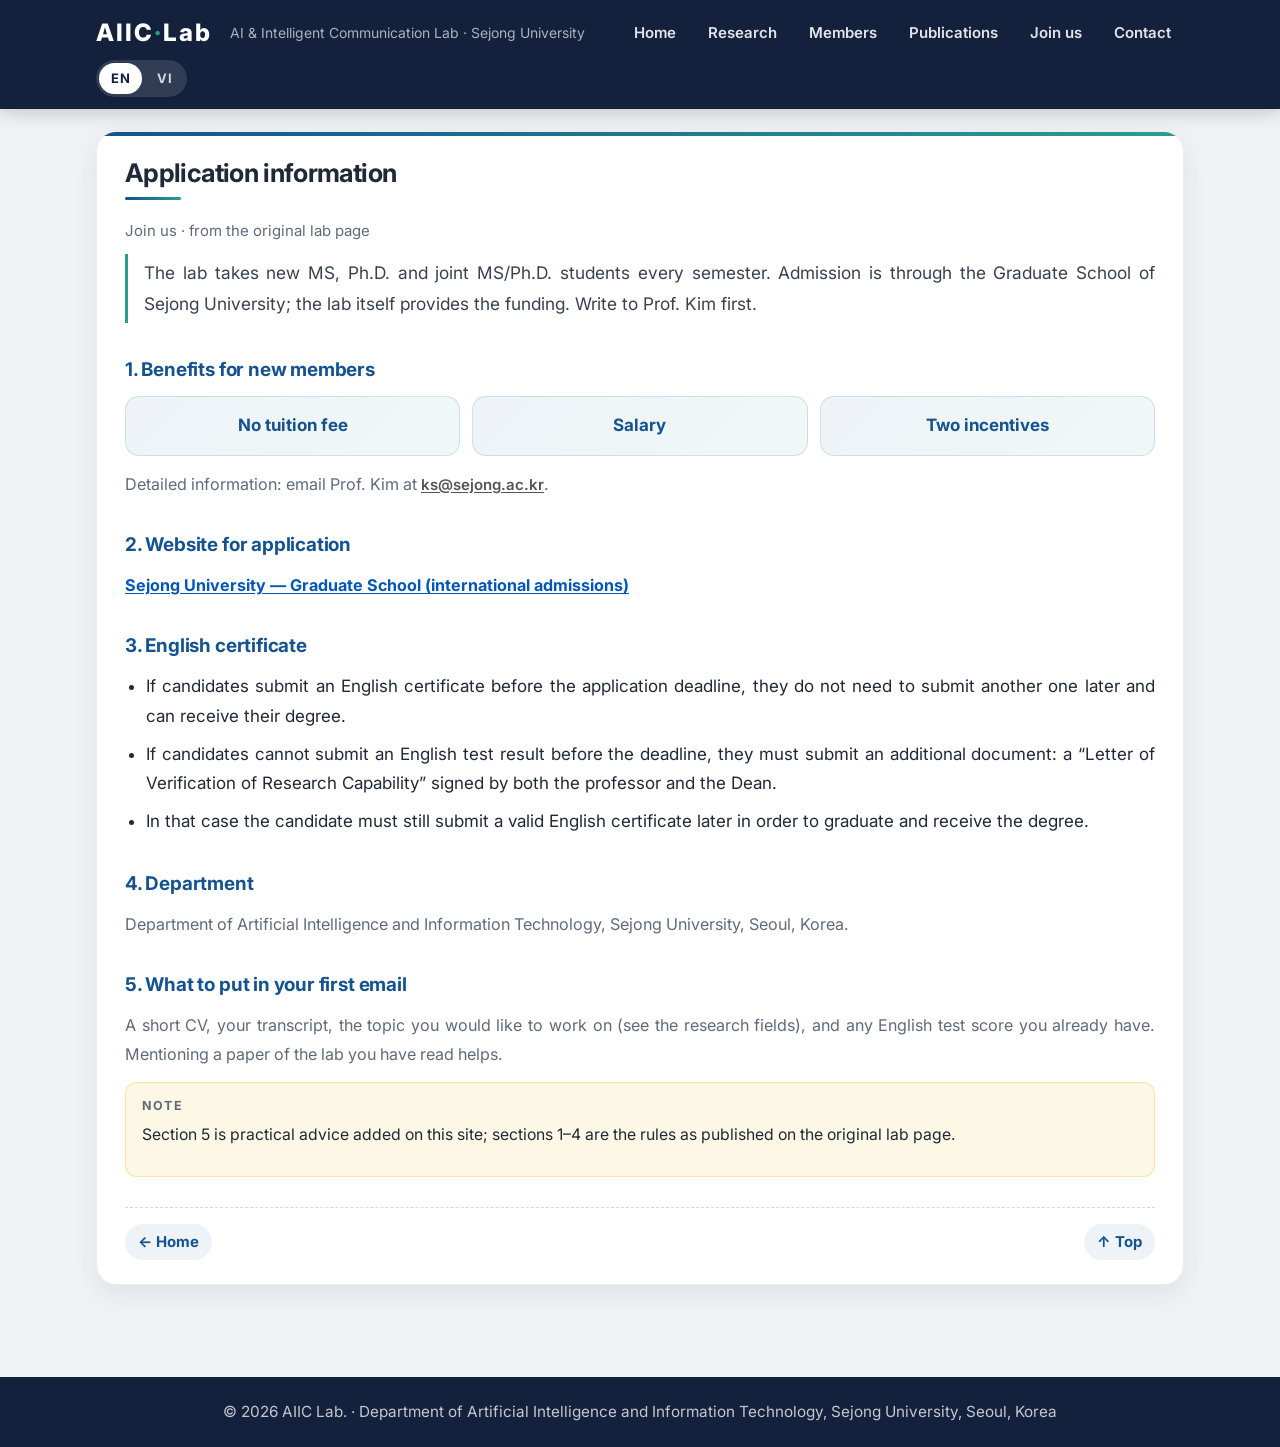
==== pages/application.html @ b64e71e8 "frk:update" ====
<!DOCTYPE html>
<html lang="en" data-lang="en"
      data-title-en="Application information — AIIC Lab"
      data-title-vi="Thông tin tuyển sinh — AIIC Lab">
<head>
<meta charset="utf-8"/>
<meta name="viewport" content="width=device-width, initial-scale=1.0"/>
<title>Application information — AIIC Lab</title>
<meta name="description" content="How to join the AIIC Lab at Sejong University: benefits, application website, English certificate rules."/>
<link rel="preconnect" href="https://fonts.googleapis.com"/>
<link rel="preconnect" href="https://fonts.gstatic.com" crossorigin/>
<link href="https://fonts.googleapis.com/css2?family=Inter:ital,wght@0,400;0,600;0,700;0,800;1,400&amp;display=swap" rel="stylesheet"/>
<style>
:root{
  --accent:  #14538f;   /* chip blue */
  --accent2: #2a9d8f;   /* teal */
  --text:    #1f2937;
  --muted:   #5f6b7a;
  --border:  #e6e6e6;
  --shadow:  0 10px 28px rgba(36,49,66,.08);
  --radius:  20px;
  --max-w:   min(1100px, calc(100vw - 44px));
}
*{ box-sizing:border-box; }
html{ scroll-behavior:smooth; scroll-padding-top:92px; }
body{
  margin:0; background:#f0f2f5;
  font-family:"Inter",Arial,sans-serif; font-size:17px; line-height:1.75;
  color:var(--text); -webkit-font-smoothing:antialiased;
}

/* ===== Bilingual: only the selected language is shown ===== */
html[data-lang="vi"] [lang="en"]{ display:none; }
html[data-lang="en"] [lang="vi"]{ display:none; }

/* ===== Header ===== */
header{ position:sticky; top:0; z-index:100; background:#14213d; color:#fff; box-shadow:0 4px 18px rgba(0,0,0,.18); }
.header-inner{ max-width:var(--max-w); margin:0 auto; padding:12px 6px; display:flex; flex-wrap:wrap; align-items:center; gap:6px 18px; }
.site-title{ font-size:24px; font-weight:800; letter-spacing:2px; }
.site-title a{ color:#fff; text-decoration:none; }
.site-title .dot{ color:var(--accent2); }
.site-tag{ font-size:.82em; color:rgba(255,255,255,.65); font-weight:400; margin-right:auto; }
nav ul{ list-style:none; display:flex; flex-wrap:wrap; gap:2px 6px; margin:0; padding:0; }
nav a{ display:block; color:rgba(255,255,255,.88); text-decoration:none; font-size:15px; font-weight:600; padding:7px 13px; border-radius:999px; transition:background .15s; }
nav a:hover{ background:rgba(255,255,255,.12); }
.lang-switch{ display:flex; gap:3px; background:rgba(255,255,255,.12); padding:3px; border-radius:999px; flex:0 0 auto; }
.lang-btn{ border:0; background:transparent; color:rgba(255,255,255,.8); font:inherit; font-size:13px; font-weight:700; letter-spacing:.04em; padding:4px 12px; border-radius:999px; cursor:pointer; transition:background .15s,color .15s; }
.lang-btn:hover{ color:#fff; }
.lang-btn[aria-pressed="true"]{ background:#fff; color:#14213d; }
@media(max-width:640px){ .site-title{ font-size:19px; letter-spacing:1px; } .site-tag{ display:none; } nav a{ font-size:14px; padding:6px 10px; } }

/* ===== Page container ===== */
main{ max-width:var(--max-w); margin:0 auto; padding:0 6px 40px; }

/* ===== Hero ===== */
.hero{ background:#fff; border-radius:var(--radius); margin:26px auto 22px; padding:28px 30px; box-shadow:var(--shadow); border:1px solid rgba(230,230,230,.7); display:flex; gap:26px; align-items:center; flex-wrap:wrap; position:relative; overflow:hidden; }
.hero::before{ content:""; position:absolute; inset:0 0 auto 0; height:4px; background:linear-gradient(90deg,var(--accent),var(--accent2)); }
.avatar{ flex:0 0 auto; width:108px; height:108px; border-radius:50%; background:linear-gradient(135deg,var(--accent),var(--accent2)); color:#fff; display:flex; align-items:center; justify-content:center; font-size:30px; font-weight:800; letter-spacing:1px; box-shadow:0 8px 24px rgba(20,83,143,.35); }
.hero h1{ font-size:clamp(1.4rem,3vw,2rem); margin:0 0 8px; letter-spacing:-.02em; }
.hero p{ margin:0 0 10px; color:var(--muted); max-width:70ch; }
.hero-chips{ display:flex; flex-wrap:wrap; gap:8px; margin-top:4px; }
.chip{ font-size:.8em; font-weight:700; color:var(--accent); background:rgba(20,83,143,.08); border:1px solid rgba(20,83,143,.18); padding:4px 12px; border-radius:999px; }

/* ===== TOC ===== */
.toc-wrap{ background:#eef1f7; border-radius:var(--radius); padding:22px 26px 26px; margin:20px auto 26px; box-shadow:0 12px 32px rgba(20,33,61,.10); }
.toc-wrap h2{ font-size:clamp(1.3rem,2vw,1.6rem); color:#374151; margin:0 0 14px; letter-spacing:-.02em; }
.toc-wrap ul{ display:grid; grid-template-columns:repeat(2,1fr); gap:10px 20px; list-style:none; padding:0; margin:0; }
@media(max-width:640px){ .toc-wrap ul{ grid-template-columns:1fr; } }
.toc-wrap a{ display:block; color:var(--accent); text-decoration:none; padding:10px 14px; border-radius:13px; background:rgba(255,255,255,.70); border:1px solid rgba(55,65,81,.12); font-size:1rem; font-weight:700; transition:transform .15s,background .15s; }
.toc-wrap a:hover{ transform:translateY(-2px); background:rgba(255,255,255,.95); }

/* ===== Section cards ===== */
.entry, article{ background:#fff; border-radius:var(--radius); padding:24px 28px; margin:22px auto; box-shadow:var(--shadow); border:1px solid rgba(230,230,230,.7); position:relative; overflow:hidden; }
.entry::before, article::before{ content:""; position:absolute; inset:0 0 auto 0; height:4px; background:linear-gradient(90deg,var(--accent),var(--accent2)); }
.entry h2, article h1{ font-size:clamp(1.2rem,2vw,1.6rem); color:var(--text); margin:0 0 18px; letter-spacing:-.025em; line-height:1.3; }
.entry h2::after, article h1::after{ content:""; display:block; width:56px; height:3px; margin-top:8px; border-radius:999px; background:linear-gradient(90deg,var(--accent),var(--accent2)); }
.entry > p, article > p{ color:var(--muted); font-size:.95em; margin:0 0 16px; }
article h2{ font-size:1.18rem; color:var(--accent); margin:30px 0 10px; letter-spacing:-.01em; }
article h3{ font-size:1rem; margin:20px 0 6px; color:var(--text); }
article p{ margin:0 0 14px; }
article ul, article ol{ margin:0 0 14px; padding-left:1.3rem; }
article li{ margin-bottom:8px; }
.meta{ color:var(--muted); font-size:.88em; margin-bottom:10px; }
.lede{ font-size:1.02em; color:#374151; border-left:3px solid var(--accent2); padding:4px 0 4px 16px; margin:0 0 24px; }

/* ===== Topic / member cards ===== */
.card-grid{ display:grid; grid-template-columns:repeat(auto-fit,minmax(260px,1fr)); gap:14px; margin:4px 0 6px; }
.card{ background:rgba(250,250,252,.9); border:1px solid rgba(31,41,55,.07); border-radius:14px; padding:14px 16px; box-shadow:0 3px 10px rgba(36,49,66,.05); display:flex; flex-direction:column; gap:6px; }
.card h3{ margin:0; font-size:1.02rem; line-height:1.4; color:var(--text); }
.card p{ margin:0; font-size:.91em; color:var(--muted); line-height:1.6; }
.card ul{ margin:2px 0 0; padding-left:1.2rem; font-size:.91em; color:var(--muted); }
.card li{ margin-bottom:3px; }
.card .links{ margin-top:auto; padding-top:6px; display:flex; flex-wrap:wrap; gap:6px 14px; font-size:.9em; }
.person{ display:flex; gap:14px; align-items:flex-start; }
.person .avatar{ width:64px; height:64px; font-size:20px; box-shadow:0 4px 12px rgba(20,83,143,.3); }
.person .who{ flex:1; min-width:0; }
.person .role{ font-size:.82em; font-weight:700; color:var(--accent2); text-transform:uppercase; letter-spacing:.06em; }
.cv{ list-style:none; padding:0; margin:6px 0 0; font-size:.9em; color:var(--muted); }
.cv li{ margin-bottom:2px; padding-left:0; }
.cv .k{ color:var(--text); font-weight:600; }
.badge{ font-size:.78em; font-weight:700; color:#0f5132; background:rgba(25,135,84,.12); border:1px solid rgba(25,135,84,.3); padding:2px 10px; border-radius:999px; }

/* ===== Links ===== */
.link-html{ color:#0057b7; font-weight:700; text-decoration:underline; text-underline-offset:2px; }
.link-html:hover{ color:#003d8f; }
.link-ext{ color:#555; font-size:.93em; font-weight:600; text-decoration:underline; text-underline-offset:2px; }
.link-ext:hover{ color:var(--text); }

/* ===== Publications ===== */
.pub-year{ font-size:1rem; color:var(--accent); margin:22px 0 8px; padding-bottom:4px; border-bottom:1px dashed rgba(31,41,55,.18); }
.pub-list{ list-style:none; padding:0; margin:0; }
.pub-list li{ padding:8px 12px 8px 60px; margin-bottom:6px; position:relative; background:rgba(250,250,252,.9); border:1px solid rgba(31,41,55,.07); border-radius:12px; font-size:.93em; line-height:1.6; }
.pub-list .n{ position:absolute; left:12px; top:8px; width:42px; color:var(--accent); font-weight:700; font-variant-numeric:tabular-nums; }
.pub-list .t{ font-weight:600; color:var(--text); }
.pub-list .pi{ color:var(--text); font-weight:600; }
.pub-stats{ display:flex; flex-wrap:wrap; gap:10px; margin:0 0 14px; }
.stat{ background:rgba(20,83,143,.06); border:1px solid rgba(20,83,143,.15); border-radius:14px; padding:10px 18px; min-width:150px; }
.stat b{ display:block; font-size:1.5rem; color:var(--accent); line-height:1.2; }
.stat span{ font-size:.85em; color:var(--muted); }

/* ===== Callouts ===== */
.note{ background:rgba(234,179,8,.1); border:1px solid rgba(234,179,8,.3); padding:13px 16px; border-radius:12px; margin:12px 0; font-size:.93em; line-height:1.65; }
.note h3{ margin:0 0 6px; font-size:.78rem; text-transform:uppercase; letter-spacing:.1em; color:var(--muted); }
.figure-note{ background:rgba(20,83,143,.05); border:1px dashed rgba(20,83,143,.3); border-radius:12px; padding:10px 14px; margin:10px 0 16px; font-size:.9em; color:var(--muted); }
.benefits{ display:grid; grid-template-columns:repeat(auto-fit,minmax(180px,1fr)); gap:12px; margin:8px 0 14px; }
.benefit{ background:linear-gradient(135deg, rgba(20,83,143,.07), rgba(42,157,143,.07)); border:1px solid rgba(20,83,143,.15); border-radius:14px; padding:14px 16px; text-align:center; font-weight:700; color:var(--accent); }
.tbl-wrap{ overflow-x:auto; margin:8px 0 16px; }
table{ border-collapse:collapse; width:100%; font-size:.92em; }
th,td{ border:1px solid var(--border); padding:7px 10px; text-align:left; vertical-align:top; }
th{ background:#eef1f7; }

/* ===== Back / footer nav ===== */
.back-to-toc{ margin-top:1.1rem; padding-top:.9rem; border-top:1px dashed rgba(31,41,55,.18); text-align:right; }
.back-to-toc a, .footer-nav a{ display:inline-block; color:var(--accent); font-weight:700; font-size:.88em; text-decoration:none; padding:5px 13px; background:rgba(20,83,143,.07); border-radius:999px; transition:background .15s; }
.back-to-toc a:hover, .footer-nav a:hover{ background:rgba(20,83,143,.14); }
.footer-nav{ margin-top:30px; padding-top:16px; border-top:1px dashed rgba(31,41,55,.18); display:flex; justify-content:space-between; flex-wrap:wrap; gap:10px; }
footer{ background:#14213d; color:rgba(255,255,255,.75); text-align:center; padding:22px 16px; font-size:.9em; margin-top:30px; }
footer a{ color:#8fd3cb; text-decoration:none; font-weight:600; }
footer a:hover{ text-decoration:underline; }
/* ==== house-format v1 — bilingual-personal-site skill, scripts/house-format.css. Prose is justified on every page.
     Do not edit this block in a page: edit the skill's copy, re-run apply_format.py; check_site.py fails a page whose
     block differs. ==== */
main p, main li, main blockquote, main dd, main .art-desc, main .art-quote{ text-align:justify; text-justify:inter-word; hyphens:auto; }
main .refs li, main .art-links li, main .songlist li, main .toc-wrap li, main .listen p, main .pair li, main .result li, main table p, main table li{ text-align:left; hyphens:manual; }
main .poem-credit, main .video-cap, main figcaption p, main figcaption li{ text-align:center; hyphens:manual; }
main code, main pre, main kbd, main samp, main a{ hyphens:manual; }
/* ==== /house-format ==== */
</style>
</head>
<body>

<header>
  <div class="header-inner">
    <div class="site-title"><a href="../index.html">AIIC<span class="dot">·</span>Lab</a></div>
    <div class="site-tag">
      <span lang="en">AI &amp; Intelligent Communication Lab · Sejong University</span>
      <span lang="vi">Phòng thí nghiệm AI &amp; Truyền thông thông minh · Đại học Sejong</span>
    </div>
    <nav>
      <ul>
        <li><a href="../index.html"><span lang="en">Home</span><span lang="vi">Trang chủ</span></a></li>
        <li><a href="../index.html#research"><span lang="en">Research</span><span lang="vi">Nghiên cứu</span></a></li>
        <li><a href="../index.html#members"><span lang="en">Members</span><span lang="vi">Thành viên</span></a></li>
        <li><a href="../index.html#publications"><span lang="en">Publications</span><span lang="vi">Công bố</span></a></li>
        <li><a href="../index.html#join"><span lang="en">Join us</span><span lang="vi">Tuyển sinh</span></a></li>
        <li><a href="../index.html#contact"><span lang="en">Contact</span><span lang="vi">Liên hệ</span></a></li>
      </ul>
    </nav>
    <div class="lang-switch" role="group" aria-label="Language / Ngôn ngữ">
      <button type="button" class="lang-btn" data-lang="en" aria-pressed="true">EN</button>
      <button type="button" class="lang-btn" data-lang="vi" aria-pressed="false">VI</button>
    </div>
  </div>
</header>

<main id="top">
<article>
<h1><span lang="en">Application information</span><span lang="vi">Thông tin tuyển sinh</span></h1>
<div class="meta"><span lang="en">Join us · from the original lab page</span><span lang="vi">Tuyển sinh · theo trang gốc của lab</span></div>

<p class="lede" lang="en">The lab takes new MS, Ph.D. and joint MS/Ph.D. students every semester. Admission is through the Graduate School of Sejong University; the lab itself provides the funding. Write to Prof. Kim first.</p>
<p class="lede" lang="vi">Lab nhận học viên thạc sĩ, nghiên cứu sinh và học viên MS/Ph.D. liên thông mỗi học kỳ. Tuyển sinh qua Trường Sau đại học của Đại học Sejong; kinh phí do lab cấp. Hãy viết thư cho GS. Kim trước.</p>

<h2><span lang="en">1. Benefits for new members</span><span lang="vi">1. Quyền lợi cho thành viên mới</span></h2>
<div class="benefits">
  <div class="benefit"><span lang="en">No tuition fee</span><span lang="vi">Miễn học phí</span></div>
  <div class="benefit"><span lang="en">Salary</span><span lang="vi">Có lương</span></div>
  <div class="benefit"><span lang="en">Two incentives</span><span lang="vi">Hai khoản thưởng</span></div>
</div>
<p><span lang="en">Detailed information: email Prof. Kim at</span><span lang="vi">Thông tin chi tiết: email cho GS. Kim tại</span> <a class="link-ext" href="mailto:ks@sejong.ac.kr">ks@sejong.ac.kr</a>.</p>

<h2><span lang="en">2. Website for application</span><span lang="vi">2. Trang nộp hồ sơ</span></h2>
<p><a class="link-html" href="https://en.sejong.ac.kr/eng/academics/en_Graduate_School_of_General_Studies.do" target="_blank" rel="noopener"><span lang="en">Sejong University — Graduate School (international admissions)</span><span lang="vi">Đại học Sejong — Trường Sau đại học (tuyển sinh quốc tế)</span></a></p>

<h2><span lang="en">3. English certificate</span><span lang="vi">3. Chứng chỉ tiếng Anh</span></h2>
<ul>
  <li><span lang="en">If candidates submit an English certificate before the application deadline, they do not need to submit another one later and can receive their degree.</span><span lang="vi">Nếu ứng viên nộp chứng chỉ tiếng Anh trước hạn nộp hồ sơ thì không cần nộp thêm chứng chỉ nào sau này và có thể nhận bằng.</span></li>
  <li><span lang="en">If candidates cannot submit an English test result before the deadline, they must submit an additional document: a “Letter of Verification of Research Capability” signed by both the professor and the Dean.</span><span lang="vi">Nếu ứng viên không thể nộp kết quả thi tiếng Anh trước hạn, họ phải nộp thêm một tài liệu: “Thư xác nhận năng lực nghiên cứu” có chữ ký của giáo sư và Trưởng khoa.</span></li>
  <li><span lang="en">In that case the candidate must still submit a valid English certificate later in order to graduate and receive the degree.</span><span lang="vi">Trong trường hợp đó, ứng viên vẫn phải nộp chứng chỉ tiếng Anh hợp lệ sau này để tốt nghiệp và nhận bằng.</span></li>
</ul>

<h2><span lang="en">4. Department</span><span lang="vi">4. Khoa</span></h2>
<p><span lang="en">Department of Artificial Intelligence and Information Technology, Sejong University, Seoul, Korea.</span><span lang="vi">Khoa Trí tuệ nhân tạo và Công nghệ thông tin, Đại học Sejong, Seoul, Hàn Quốc.</span></p>

<h2><span lang="en">5. What to put in your first email</span><span lang="vi">5. Nên viết gì trong email đầu tiên</span></h2>
<p lang="en">A short CV, your transcript, the topic you would like to work on (see the research fields), and any English test score you already have. Mentioning a paper of the lab you have read helps.</p>
<p lang="vi">Một CV ngắn, bảng điểm, chủ đề bạn muốn làm (xem các lĩnh vực nghiên cứu), và điểm thi tiếng Anh nếu đã có. Nhắc tới một bài báo của lab mà bạn đã đọc sẽ là một lợi thế.</p>
<div class="note"><h3><span lang="en">Note</span><span lang="vi">Lưu ý</span></h3>
<p lang="en">Section 5 is practical advice added on this site; sections 1–4 are the rules as published on the original lab page.</p>
<p lang="vi">Mục 5 là lời khuyên thực tế được thêm vào trên trang này; các mục 1–4 là quy định như công bố trên trang gốc của lab.</p></div>

<div class="footer-nav">
  <a href="../index.html"><span lang="en">← Home</span><span lang="vi">← Trang chủ</span></a>
  <a href="#top"><span lang="en">↑ Top</span><span lang="vi">↑ Đầu trang</span></a>
</div>
</article>
</main>

<footer>
  <span lang="en">© 2026 AIIC Lab. · Department of Artificial Intelligence and Information Technology, Sejong University, Seoul, Korea</span>
  <span lang="vi">© 2026 AIIC Lab. · Khoa Trí tuệ nhân tạo và Công nghệ thông tin, Đại học Sejong, Seoul, Hàn Quốc</span>
</footer>

<script>
(function () {
  var KEY = 'aiic-lang';
  var root = document.documentElement;
  function apply(lang) {
    if (lang !== 'vi' && lang !== 'en') { lang = 'en'; }
    root.setAttribute('data-lang', lang);
    root.setAttribute('lang', lang);
    var t = root.getAttribute('data-title-' + lang);
    if (t) { document.title = t; }
    var btns = document.querySelectorAll('.lang-btn');
    for (var i = 0; i < btns.length; i++) {
      btns[i].setAttribute('aria-pressed', btns[i].getAttribute('data-lang') === lang ? 'true' : 'false');
    }
    try { localStorage.setItem(KEY, lang); } catch (e) {}
  }
  var saved = null;
  try { saved = localStorage.getItem(KEY); } catch (e) {}
  if (saved) { apply(saved); }
  document.addEventListener('click', function (ev) {
    var el = ev.target;
    while (el && el !== document) {
      if (el.classList && el.classList.contains('lang-btn')) {
        apply(el.getAttribute('data-lang'));
        return;
      }
      el = el.parentNode;
    }
  });
})();
</script>

</body>
</html>
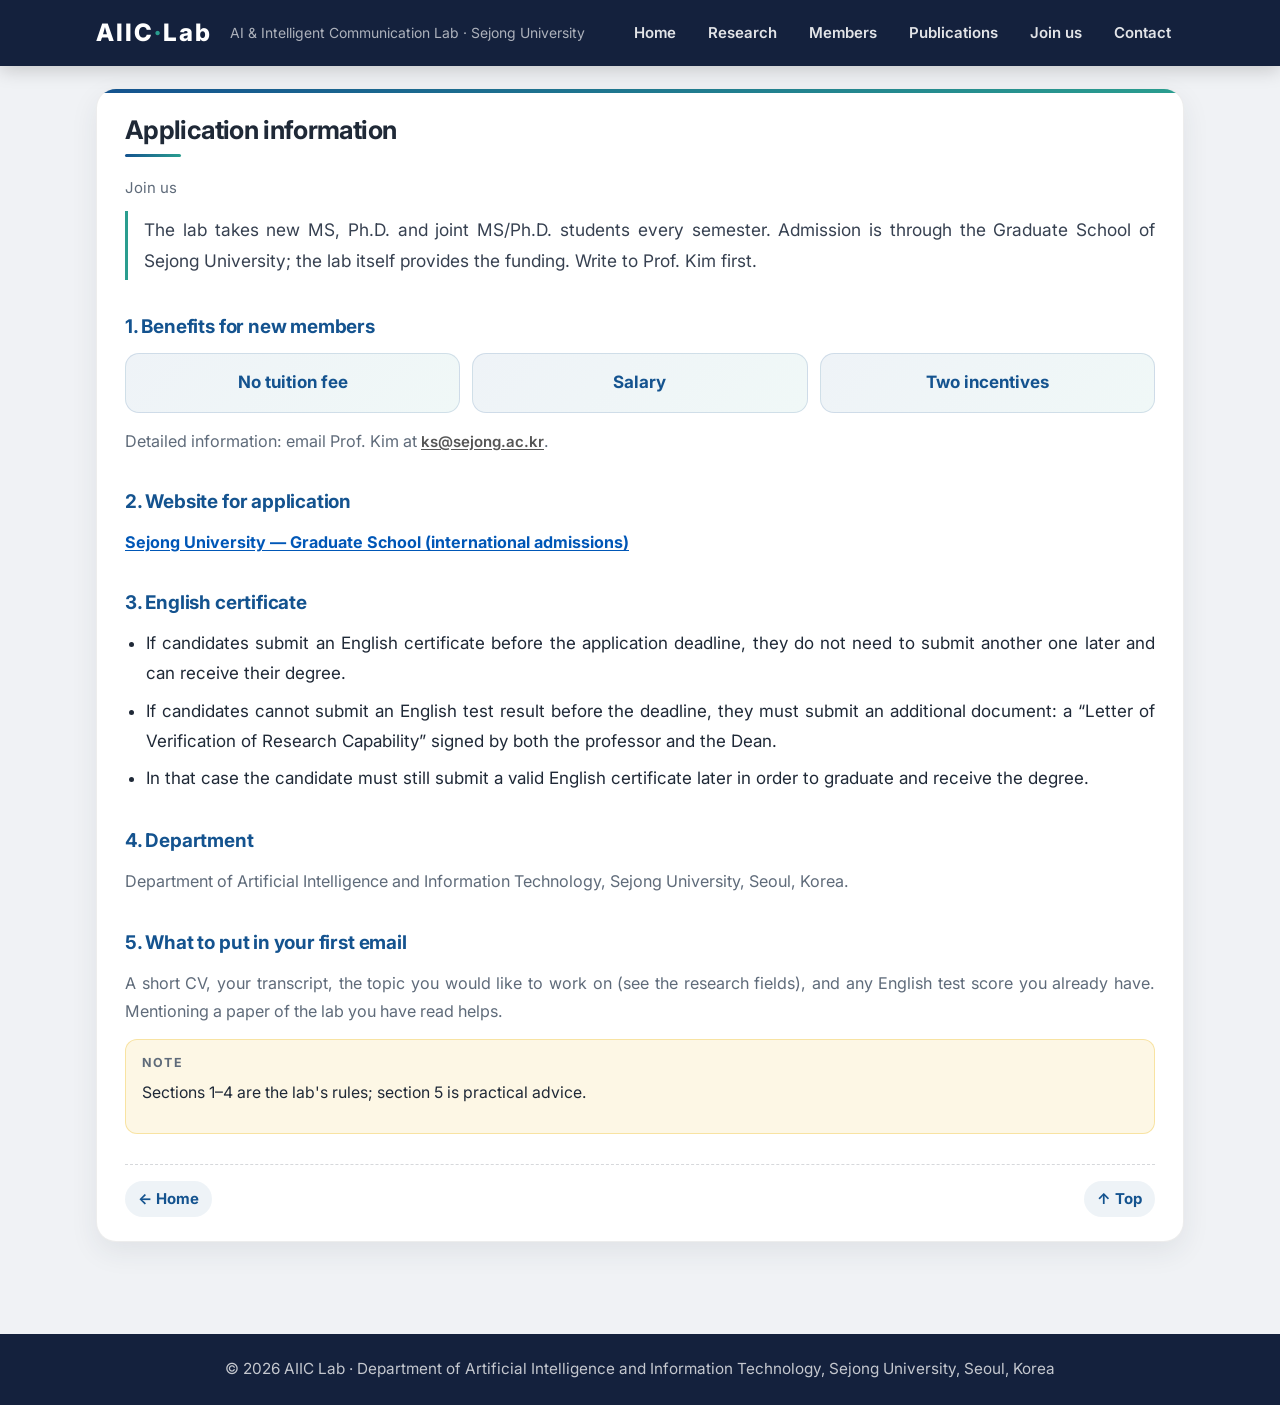
==== commit 850d55ab: "frk:update" ====
--- a/pages/application.html
+++ b/pages/application.html
@@ -1,7 +1,5 @@
 <!DOCTYPE html>
-<html lang="en" data-lang="en"
-      data-title-en="Application information — AIIC Lab"
-      data-title-vi="Thông tin tuyển sinh — AIIC Lab">
+<html>
 <head>
 <meta charset="utf-8"/>
 <meta name="viewport" content="width=device-width, initial-scale=1.0"/>
@@ -29,9 +27,6 @@
   color:var(--text); -webkit-font-smoothing:antialiased;
 }
 
-/* ===== Bilingual: only the selected language is shown ===== */
-html[data-lang="vi"] [lang="en"]{ display:none; }
-html[data-lang="en"] [lang="vi"]{ display:none; }
 
 /* ===== Header ===== */
 header{ position:sticky; top:0; z-index:100; background:#14213d; color:#fff; box-shadow:0 4px 18px rgba(0,0,0,.18); }
@@ -43,10 +38,6 @@
 nav ul{ list-style:none; display:flex; flex-wrap:wrap; gap:2px 6px; margin:0; padding:0; }
 nav a{ display:block; color:rgba(255,255,255,.88); text-decoration:none; font-size:15px; font-weight:600; padding:7px 13px; border-radius:999px; transition:background .15s; }
 nav a:hover{ background:rgba(255,255,255,.12); }
-.lang-switch{ display:flex; gap:3px; background:rgba(255,255,255,.12); padding:3px; border-radius:999px; flex:0 0 auto; }
-.lang-btn{ border:0; background:transparent; color:rgba(255,255,255,.8); font:inherit; font-size:13px; font-weight:700; letter-spacing:.04em; padding:4px 12px; border-radius:999px; cursor:pointer; transition:background .15s,color .15s; }
-.lang-btn:hover{ color:#fff; }
-.lang-btn[aria-pressed="true"]{ background:#fff; color:#14213d; }
 @media(max-width:640px){ .site-title{ font-size:19px; letter-spacing:1px; } .site-tag{ display:none; } nav a{ font-size:14px; padding:6px 10px; } }
 
 /* ===== Page container ===== */
@@ -92,7 +83,13 @@
 .card li{ margin-bottom:3px; }
 .card .links{ margin-top:auto; padding-top:6px; display:flex; flex-wrap:wrap; gap:6px 14px; font-size:.9em; }
 .person{ display:flex; gap:14px; align-items:flex-start; }
-.person .avatar{ width:64px; height:64px; font-size:20px; box-shadow:0 4px 12px rgba(20,83,143,.3); }
+.person .avatar{ width:72px; height:72px; font-size:22px; box-shadow:0 4px 12px rgba(20,83,143,.3); }
+img.avatar, .person img.avatar{ object-fit:cover; object-position:center top; border-radius:14px; width:96px; height:120px; background:#eef1f7; box-shadow:0 4px 12px rgba(20,83,143,.25); }
+.hero img.avatar{ width:132px; height:164px; }
+figure{ margin:12px 0 18px; }
+figure img{ display:block; width:100%; height:auto; border-radius:12px; border:1px solid var(--border); background:#fff; }
+figcaption{ font-size:.88em; color:var(--muted); text-align:center; margin-top:6px; }
+.fig-row{ display:grid; grid-template-columns:repeat(auto-fit,minmax(280px,1fr)); gap:14px; }
 .person .who{ flex:1; min-width:0; }
 .person .role{ font-size:.82em; font-weight:700; color:var(--accent2); text-transform:uppercase; letter-spacing:.06em; }
 .cv{ list-style:none; padding:0; margin:6px 0 0; font-size:.9em; color:var(--muted); }
@@ -153,105 +150,64 @@
   <div class="header-inner">
     <div class="site-title"><a href="../index.html">AIIC<span class="dot">·</span>Lab</a></div>
     <div class="site-tag">
-      <span lang="en">AI &amp; Intelligent Communication Lab · Sejong University</span>
-      <span lang="vi">Phòng thí nghiệm AI &amp; Truyền thông thông minh · Đại học Sejong</span>
+      AI &amp; Intelligent Communication Lab · Sejong University
     </div>
     <nav>
       <ul>
-        <li><a href="../index.html"><span lang="en">Home</span><span lang="vi">Trang chủ</span></a></li>
-        <li><a href="../index.html#research"><span lang="en">Research</span><span lang="vi">Nghiên cứu</span></a></li>
-        <li><a href="../index.html#members"><span lang="en">Members</span><span lang="vi">Thành viên</span></a></li>
-        <li><a href="../index.html#publications"><span lang="en">Publications</span><span lang="vi">Công bố</span></a></li>
-        <li><a href="../index.html#join"><span lang="en">Join us</span><span lang="vi">Tuyển sinh</span></a></li>
-        <li><a href="../index.html#contact"><span lang="en">Contact</span><span lang="vi">Liên hệ</span></a></li>
+        <li><a href="../index.html">Home</a></li>
+        <li><a href="../index.html#research">Research</a></li>
+        <li><a href="../index.html#members">Members</a></li>
+        <li><a href="../index.html#publications">Publications</a></li>
+        <li><a href="../index.html#join">Join us</a></li>
+        <li><a href="../index.html#contact">Contact</a></li>
       </ul>
     </nav>
-    <div class="lang-switch" role="group" aria-label="Language / Ngôn ngữ">
-      <button type="button" class="lang-btn" data-lang="en" aria-pressed="true">EN</button>
-      <button type="button" class="lang-btn" data-lang="vi" aria-pressed="false">VI</button>
-    </div>
   </div>
 </header>
 
 <main id="top">
 <article>
-<h1><span lang="en">Application information</span><span lang="vi">Thông tin tuyển sinh</span></h1>
-<div class="meta"><span lang="en">Join us · from the original lab page</span><span lang="vi">Tuyển sinh · theo trang gốc của lab</span></div>
-
-<p class="lede" lang="en">The lab takes new MS, Ph.D. and joint MS/Ph.D. students every semester. Admission is through the Graduate School of Sejong University; the lab itself provides the funding. Write to Prof. Kim first.</p>
-<p class="lede" lang="vi">Lab nhận học viên thạc sĩ, nghiên cứu sinh và học viên MS/Ph.D. liên thông mỗi học kỳ. Tuyển sinh qua Trường Sau đại học của Đại học Sejong; kinh phí do lab cấp. Hãy viết thư cho GS. Kim trước.</p>
-
-<h2><span lang="en">1. Benefits for new members</span><span lang="vi">1. Quyền lợi cho thành viên mới</span></h2>
+<h1>Application information</h1>
+<div class="meta">Join us</div>
+
+<p class="lede">The lab takes new MS, Ph.D. and joint MS/Ph.D. students every semester. Admission is through the Graduate School of Sejong University; the lab itself provides the funding. Write to Prof. Kim first.</p>
+
+<h2>1. Benefits for new members</h2>
 <div class="benefits">
-  <div class="benefit"><span lang="en">No tuition fee</span><span lang="vi">Miễn học phí</span></div>
-  <div class="benefit"><span lang="en">Salary</span><span lang="vi">Có lương</span></div>
-  <div class="benefit"><span lang="en">Two incentives</span><span lang="vi">Hai khoản thưởng</span></div>
+  <div class="benefit">No tuition fee</div>
+  <div class="benefit">Salary</div>
+  <div class="benefit">Two incentives</div>
 </div>
-<p><span lang="en">Detailed information: email Prof. Kim at</span><span lang="vi">Thông tin chi tiết: email cho GS. Kim tại</span> <a class="link-ext" href="mailto:ks@sejong.ac.kr">ks@sejong.ac.kr</a>.</p>
-
-<h2><span lang="en">2. Website for application</span><span lang="vi">2. Trang nộp hồ sơ</span></h2>
-<p><a class="link-html" href="https://en.sejong.ac.kr/eng/academics/en_Graduate_School_of_General_Studies.do" target="_blank" rel="noopener"><span lang="en">Sejong University — Graduate School (international admissions)</span><span lang="vi">Đại học Sejong — Trường Sau đại học (tuyển sinh quốc tế)</span></a></p>
-
-<h2><span lang="en">3. English certificate</span><span lang="vi">3. Chứng chỉ tiếng Anh</span></h2>
+<p>Detailed information: email Prof. Kim at <a class="link-ext" href="mailto:ks@sejong.ac.kr">ks@sejong.ac.kr</a>.</p>
+
+<h2>2. Website for application</h2>
+<p><a class="link-html" href="https://en.sejong.ac.kr/eng/academics/en_Graduate_School_of_General_Studies.do" target="_blank" rel="noopener">Sejong University — Graduate School (international admissions)</a></p>
+
+<h2>3. English certificate</h2>
 <ul>
-  <li><span lang="en">If candidates submit an English certificate before the application deadline, they do not need to submit another one later and can receive their degree.</span><span lang="vi">Nếu ứng viên nộp chứng chỉ tiếng Anh trước hạn nộp hồ sơ thì không cần nộp thêm chứng chỉ nào sau này và có thể nhận bằng.</span></li>
-  <li><span lang="en">If candidates cannot submit an English test result before the deadline, they must submit an additional document: a “Letter of Verification of Research Capability” signed by both the professor and the Dean.</span><span lang="vi">Nếu ứng viên không thể nộp kết quả thi tiếng Anh trước hạn, họ phải nộp thêm một tài liệu: “Thư xác nhận năng lực nghiên cứu” có chữ ký của giáo sư và Trưởng khoa.</span></li>
-  <li><span lang="en">In that case the candidate must still submit a valid English certificate later in order to graduate and receive the degree.</span><span lang="vi">Trong trường hợp đó, ứng viên vẫn phải nộp chứng chỉ tiếng Anh hợp lệ sau này để tốt nghiệp và nhận bằng.</span></li>
+  <li>If candidates submit an English certificate before the application deadline, they do not need to submit another one later and can receive their degree.</li>
+  <li>If candidates cannot submit an English test result before the deadline, they must submit an additional document: a “Letter of Verification of Research Capability” signed by both the professor and the Dean.</li>
+  <li>In that case the candidate must still submit a valid English certificate later in order to graduate and receive the degree.</li>
 </ul>
 
-<h2><span lang="en">4. Department</span><span lang="vi">4. Khoa</span></h2>
-<p><span lang="en">Department of Artificial Intelligence and Information Technology, Sejong University, Seoul, Korea.</span><span lang="vi">Khoa Trí tuệ nhân tạo và Công nghệ thông tin, Đại học Sejong, Seoul, Hàn Quốc.</span></p>
-
-<h2><span lang="en">5. What to put in your first email</span><span lang="vi">5. Nên viết gì trong email đầu tiên</span></h2>
-<p lang="en">A short CV, your transcript, the topic you would like to work on (see the research fields), and any English test score you already have. Mentioning a paper of the lab you have read helps.</p>
-<p lang="vi">Một CV ngắn, bảng điểm, chủ đề bạn muốn làm (xem các lĩnh vực nghiên cứu), và điểm thi tiếng Anh nếu đã có. Nhắc tới một bài báo của lab mà bạn đã đọc sẽ là một lợi thế.</p>
-<div class="note"><h3><span lang="en">Note</span><span lang="vi">Lưu ý</span></h3>
-<p lang="en">Section 5 is practical advice added on this site; sections 1–4 are the rules as published on the original lab page.</p>
-<p lang="vi">Mục 5 là lời khuyên thực tế được thêm vào trên trang này; các mục 1–4 là quy định như công bố trên trang gốc của lab.</p></div>
+<h2>4. Department</h2>
+<p>Department of Artificial Intelligence and Information Technology, Sejong University, Seoul, Korea.</p>
+
+<h2>5. What to put in your first email</h2>
+<p>A short CV, your transcript, the topic you would like to work on (see the research fields), and any English test score you already have. Mentioning a paper of the lab you have read helps.</p>
+<div class="note"><h3>Note</h3>
+<p>Sections 1–4 are the lab's rules; section 5 is practical advice.</p></div>
 
 <div class="footer-nav">
-  <a href="../index.html"><span lang="en">← Home</span><span lang="vi">← Trang chủ</span></a>
-  <a href="#top"><span lang="en">↑ Top</span><span lang="vi">↑ Đầu trang</span></a>
+  <a href="../index.html">← Home</a>
+  <a href="#top">↑ Top</a>
 </div>
 </article>
 </main>
 
 <footer>
-  <span lang="en">© 2026 AIIC Lab. · Department of Artificial Intelligence and Information Technology, Sejong University, Seoul, Korea</span>
-  <span lang="vi">© 2026 AIIC Lab. · Khoa Trí tuệ nhân tạo và Công nghệ thông tin, Đại học Sejong, Seoul, Hàn Quốc</span>
+  © 2026 AIIC Lab · Department of Artificial Intelligence and Information Technology, Sejong University, Seoul, Korea
 </footer>
-
-<script>
-(function () {
-  var KEY = 'aiic-lang';
-  var root = document.documentElement;
-  function apply(lang) {
-    if (lang !== 'vi' && lang !== 'en') { lang = 'en'; }
-    root.setAttribute('data-lang', lang);
-    root.setAttribute('lang', lang);
-    var t = root.getAttribute('data-title-' + lang);
-    if (t) { document.title = t; }
-    var btns = document.querySelectorAll('.lang-btn');
-    for (var i = 0; i < btns.length; i++) {
-      btns[i].setAttribute('aria-pressed', btns[i].getAttribute('data-lang') === lang ? 'true' : 'false');
-    }
-    try { localStorage.setItem(KEY, lang); } catch (e) {}
-  }
-  var saved = null;
-  try { saved = localStorage.getItem(KEY); } catch (e) {}
-  if (saved) { apply(saved); }
-  document.addEventListener('click', function (ev) {
-    var el = ev.target;
-    while (el && el !== document) {
-      if (el.classList && el.classList.contains('lang-btn')) {
-        apply(el.getAttribute('data-lang'));
-        return;
-      }
-      el = el.parentNode;
-    }
-  });
-})();
-</script>
 
 </body>
 </html>
